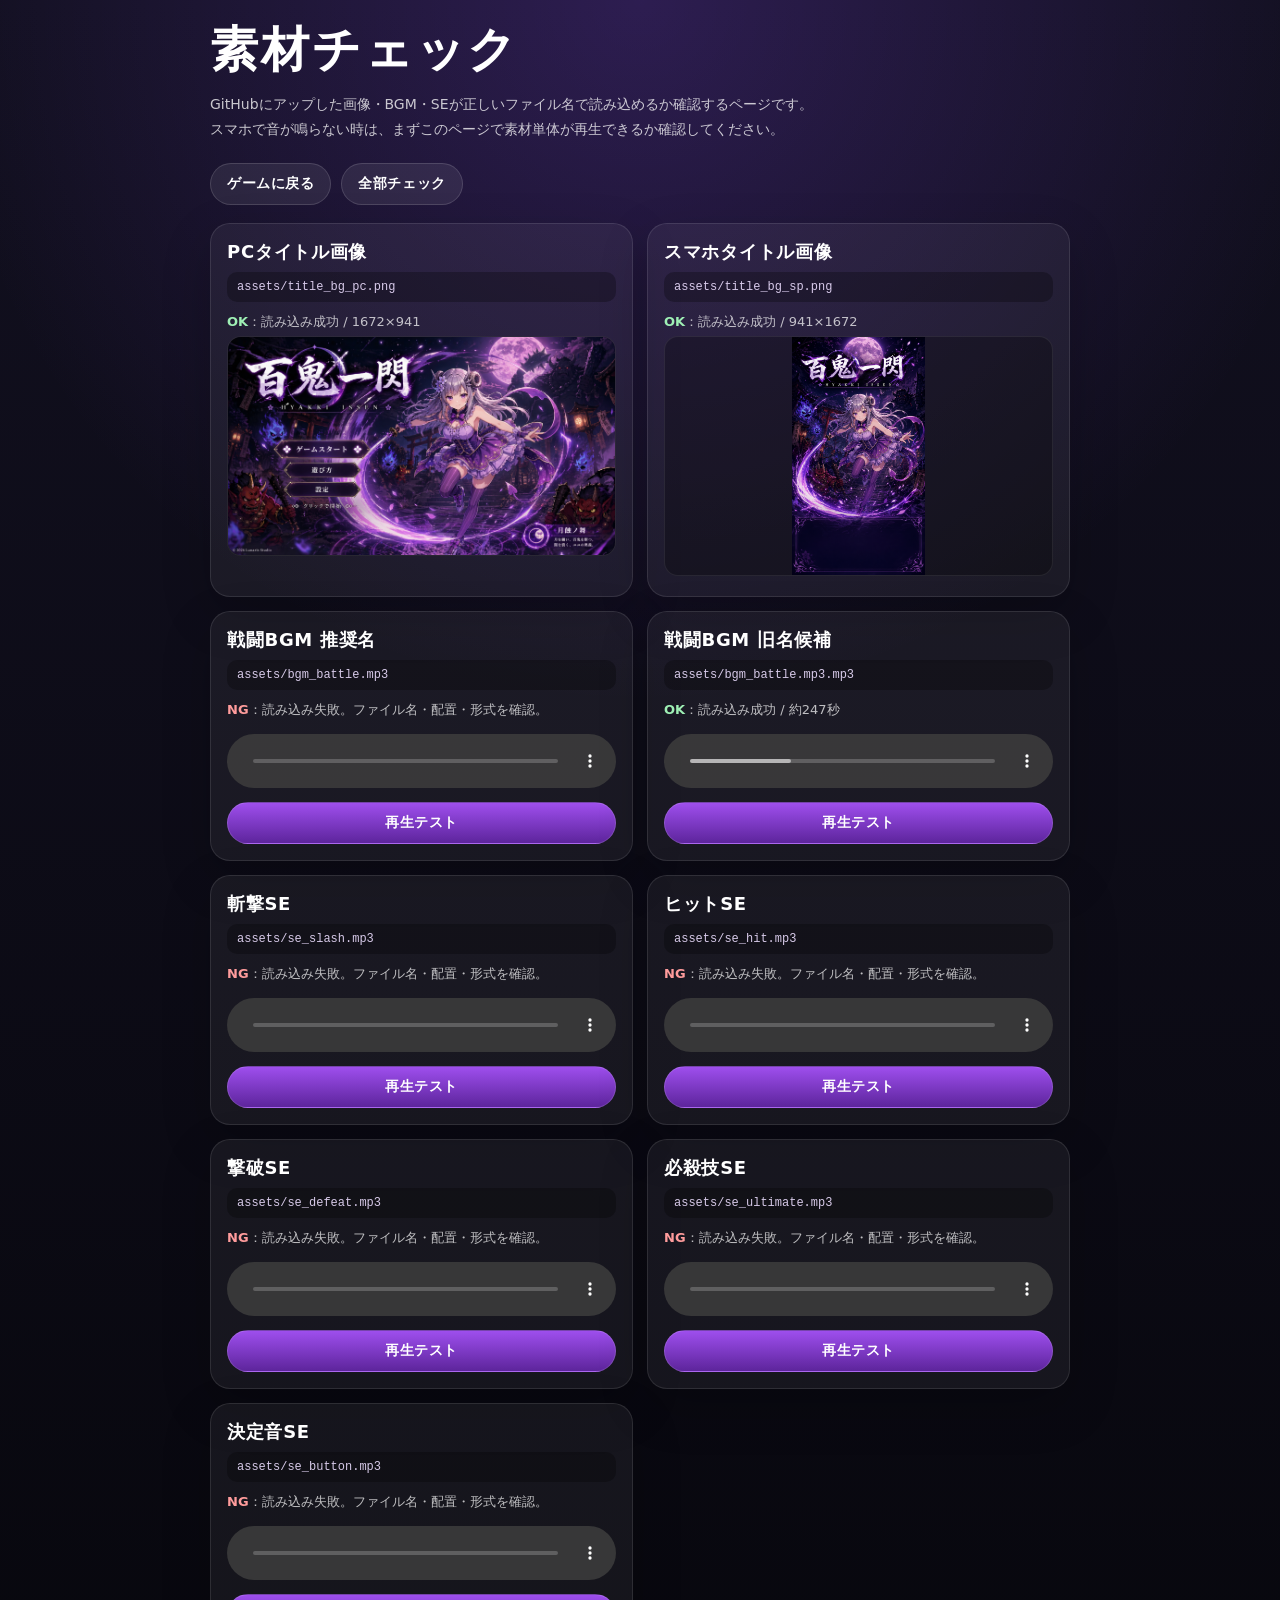
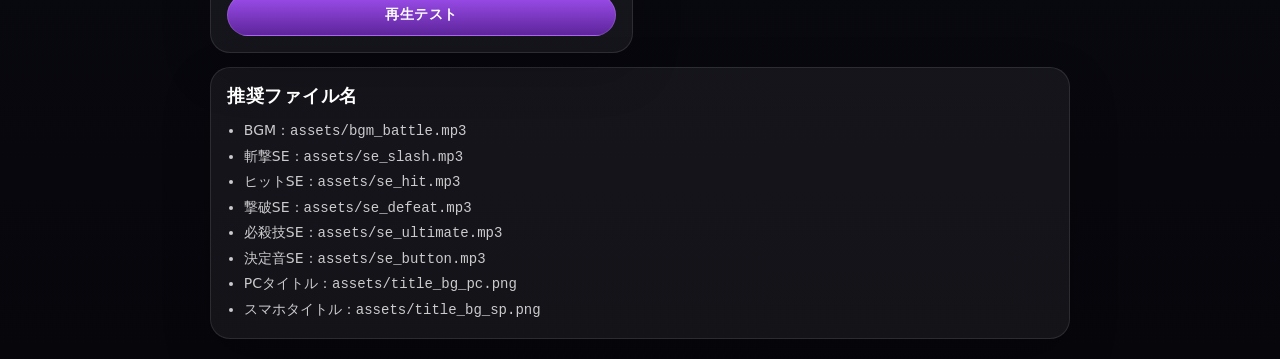
==== asset_test.html @ 93199bdc "Add asset test page" ====
<!DOCTYPE html>
<html lang="ja">
<head>
  <meta charset="UTF-8" />
  <meta name="viewport" content="width=device-width, initial-scale=1.0" />
  <title>百鬼一閃 素材チェック</title>
  <style>
    :root {
      color-scheme: dark;
    }

    * {
      box-sizing: border-box;
    }

    body {
      margin: 0;
      min-height: 100vh;
      background:
        radial-gradient(circle at 50% 0%, rgba(142, 76, 255, 0.22), rgba(0, 0, 0, 0) 34%),
        linear-gradient(180deg, #121020, #06060b);
      color: #fff;
      font-family: system-ui, -apple-system, BlinkMacSystemFont, "Segoe UI", sans-serif;
      padding: max(18px, env(safe-area-inset-top)) 14px max(28px, env(safe-area-inset-bottom));
    }

    main {
      width: min(100%, 860px);
      margin: 0 auto;
    }

    h1 {
      margin: 0;
      font-size: clamp(28px, 8vw, 48px);
      letter-spacing: 0.06em;
    }

    .lead {
      margin: 10px 0 22px;
      color: rgba(255, 255, 255, 0.76);
      line-height: 1.75;
      font-size: 14px;
    }

    .nav {
      display: flex;
      gap: 10px;
      flex-wrap: wrap;
      margin-bottom: 18px;
    }

    a,
    button {
      -webkit-tap-highlight-color: transparent;
    }

    .linkBtn,
    .testBtn {
      display: inline-flex;
      align-items: center;
      justify-content: center;
      min-height: 42px;
      padding: 0 16px;
      border-radius: 999px;
      border: 1px solid rgba(255, 255, 255, 0.14);
      background: rgba(255, 255, 255, 0.08);
      color: white;
      text-decoration: none;
      font-weight: 900;
      letter-spacing: 0.04em;
      font-size: 14px;
    }

    .testBtn {
      width: 100%;
      margin-top: 10px;
      background: linear-gradient(180deg, rgba(170, 84, 255, 0.92), rgba(98, 38, 164, 0.94));
    }

    .grid {
      display: grid;
      grid-template-columns: repeat(2, minmax(0, 1fr));
      gap: 14px;
    }

    .card {
      border-radius: 20px;
      border: 1px solid rgba(255, 255, 255, 0.10);
      background: rgba(255, 255, 255, 0.055);
      padding: 16px;
      box-shadow: 0 18px 50px rgba(0, 0, 0, 0.20);
    }

    .card h2 {
      margin: 0 0 8px;
      font-size: 18px;
      letter-spacing: 0.04em;
    }

    .path {
      display: block;
      margin: 8px 0 10px;
      padding: 8px 10px;
      border-radius: 10px;
      background: rgba(0, 0, 0, 0.28);
      color: rgba(236, 222, 255, 0.9);
      font-family: ui-monospace, SFMono-Regular, Menlo, Consolas, monospace;
      font-size: 12px;
      word-break: break-all;
    }

    .status {
      min-height: 24px;
      font-size: 13px;
      line-height: 1.6;
      color: rgba(255, 255, 255, 0.72);
    }

    .ok {
      color: #9ff0b5;
      font-weight: 800;
    }

    .ng {
      color: #ff9c9c;
      font-weight: 800;
    }

    .preview {
      width: 100%;
      max-height: 240px;
      object-fit: contain;
      border-radius: 14px;
      background: rgba(0, 0, 0, 0.28);
      border: 1px solid rgba(255, 255, 255, 0.08);
    }

    audio {
      width: 100%;
      margin-top: 10px;
    }

    .full {
      grid-column: 1 / -1;
    }

    ul {
      margin: 10px 0 0;
      padding-left: 1.2em;
      color: rgba(255, 255, 255, 0.78);
      line-height: 1.75;
      font-size: 14px;
    }

    @media (max-width: 720px) {
      .grid {
        grid-template-columns: 1fr;
      }
    }
  </style>
</head>
<body>
  <main>
    <h1>素材チェック</h1>
    <p class="lead">
      GitHubにアップした画像・BGM・SEが正しいファイル名で読み込めるか確認するページです。<br>
      スマホで音が鳴らない時は、まずこのページで素材単体が再生できるか確認してください。
    </p>

    <div class="nav">
      <a class="linkBtn" href="./">ゲームに戻る</a>
      <button class="linkBtn" id="checkAllBtn" type="button">全部チェック</button>
    </div>

    <section class="grid" id="grid"></section>

    <section class="card full" style="margin-top: 14px;">
      <h2>推奨ファイル名</h2>
      <ul>
        <li>BGM：<code>assets/bgm_battle.mp3</code></li>
        <li>斬撃SE：<code>assets/se_slash.mp3</code></li>
        <li>ヒットSE：<code>assets/se_hit.mp3</code></li>
        <li>撃破SE：<code>assets/se_defeat.mp3</code></li>
        <li>必殺技SE：<code>assets/se_ultimate.mp3</code></li>
        <li>決定音SE：<code>assets/se_button.mp3</code></li>
        <li>PCタイトル：<code>assets/title_bg_pc.png</code></li>
        <li>スマホタイトル：<code>assets/title_bg_sp.png</code></li>
      </ul>
    </section>
  </main>

  <script>
    const assets = [
      { type: 'image', name: 'PCタイトル画像', path: 'assets/title_bg_pc.png' },
      { type: 'image', name: 'スマホタイトル画像', path: 'assets/title_bg_sp.png' },
      { type: 'audio', name: '戦闘BGM 推奨名', path: 'assets/bgm_battle.mp3' },
      { type: 'audio', name: '戦闘BGM 旧名候補', path: 'assets/bgm_battle.mp3.mp3' },
      { type: 'audio', name: '斬撃SE', path: 'assets/se_slash.mp3' },
      { type: 'audio', name: 'ヒットSE', path: 'assets/se_hit.mp3' },
      { type: 'audio', name: '撃破SE', path: 'assets/se_defeat.mp3' },
      { type: 'audio', name: '必殺技SE', path: 'assets/se_ultimate.mp3' },
      { type: 'audio', name: '決定音SE', path: 'assets/se_button.mp3' }
    ];

    const grid = document.getElementById('grid');

    function cacheBust(path) {
      return `${path}?v=${Date.now()}`;
    }

    function makeCard(asset) {
      const card = document.createElement('article');
      card.className = 'card';
      card.innerHTML = `
        <h2>${asset.name}</h2>
        <code class="path">${asset.path}</code>
        <div class="status">未チェック</div>
      `;

      const status = card.querySelector('.status');

      if (asset.type === 'image') {
        const img = document.createElement('img');
        img.className = 'preview';
        img.alt = asset.name;
        img.loading = 'lazy';
        img.addEventListener('load', () => {
          status.innerHTML = `<span class="ok">OK</span>：読み込み成功 / ${img.naturalWidth}×${img.naturalHeight}`;
        });
        img.addEventListener('error', () => {
          status.innerHTML = `<span class="ng">NG</span>：読み込み失敗。ファイル名か配置を確認。`;
        });
        img.src = cacheBust(asset.path);
        card.appendChild(img);
      }

      if (asset.type === 'audio') {
        const audio = document.createElement('audio');
        audio.controls = true;
        audio.preload = 'metadata';
        audio.src = cacheBust(asset.path);

        audio.addEventListener('loadedmetadata', () => {
          const sec = Number.isFinite(audio.duration) ? Math.round(audio.duration) : '?';
          status.innerHTML = `<span class="ok">OK</span>：読み込み成功 / 約${sec}秒`;
        });
        audio.addEventListener('error', () => {
          status.innerHTML = `<span class="ng">NG</span>：読み込み失敗。ファイル名・配置・形式を確認。`;
        });

        const btn = document.createElement('button');
        btn.className = 'testBtn';
        btn.type = 'button';
        btn.textContent = '再生テスト';
        btn.addEventListener('click', async () => {
          try {
            audio.currentTime = 0;
            audio.volume = 0.65;
            await audio.play();
            status.innerHTML = `<span class="ok">再生中</span>：この素材は鳴っています。`;
          } catch (e) {
            status.innerHTML = `<span class="ng">再生失敗</span>：${e.name || 'Error'} / ${e.message || 'no message'}`;
          }
        });

        card.appendChild(audio);
        card.appendChild(btn);
      }

      return card;
    }

    for (const asset of assets) {
      grid.appendChild(makeCard(asset));
    }

    document.getElementById('checkAllBtn').addEventListener('click', () => {
      location.reload();
    });
  </script>
</body>
</html>
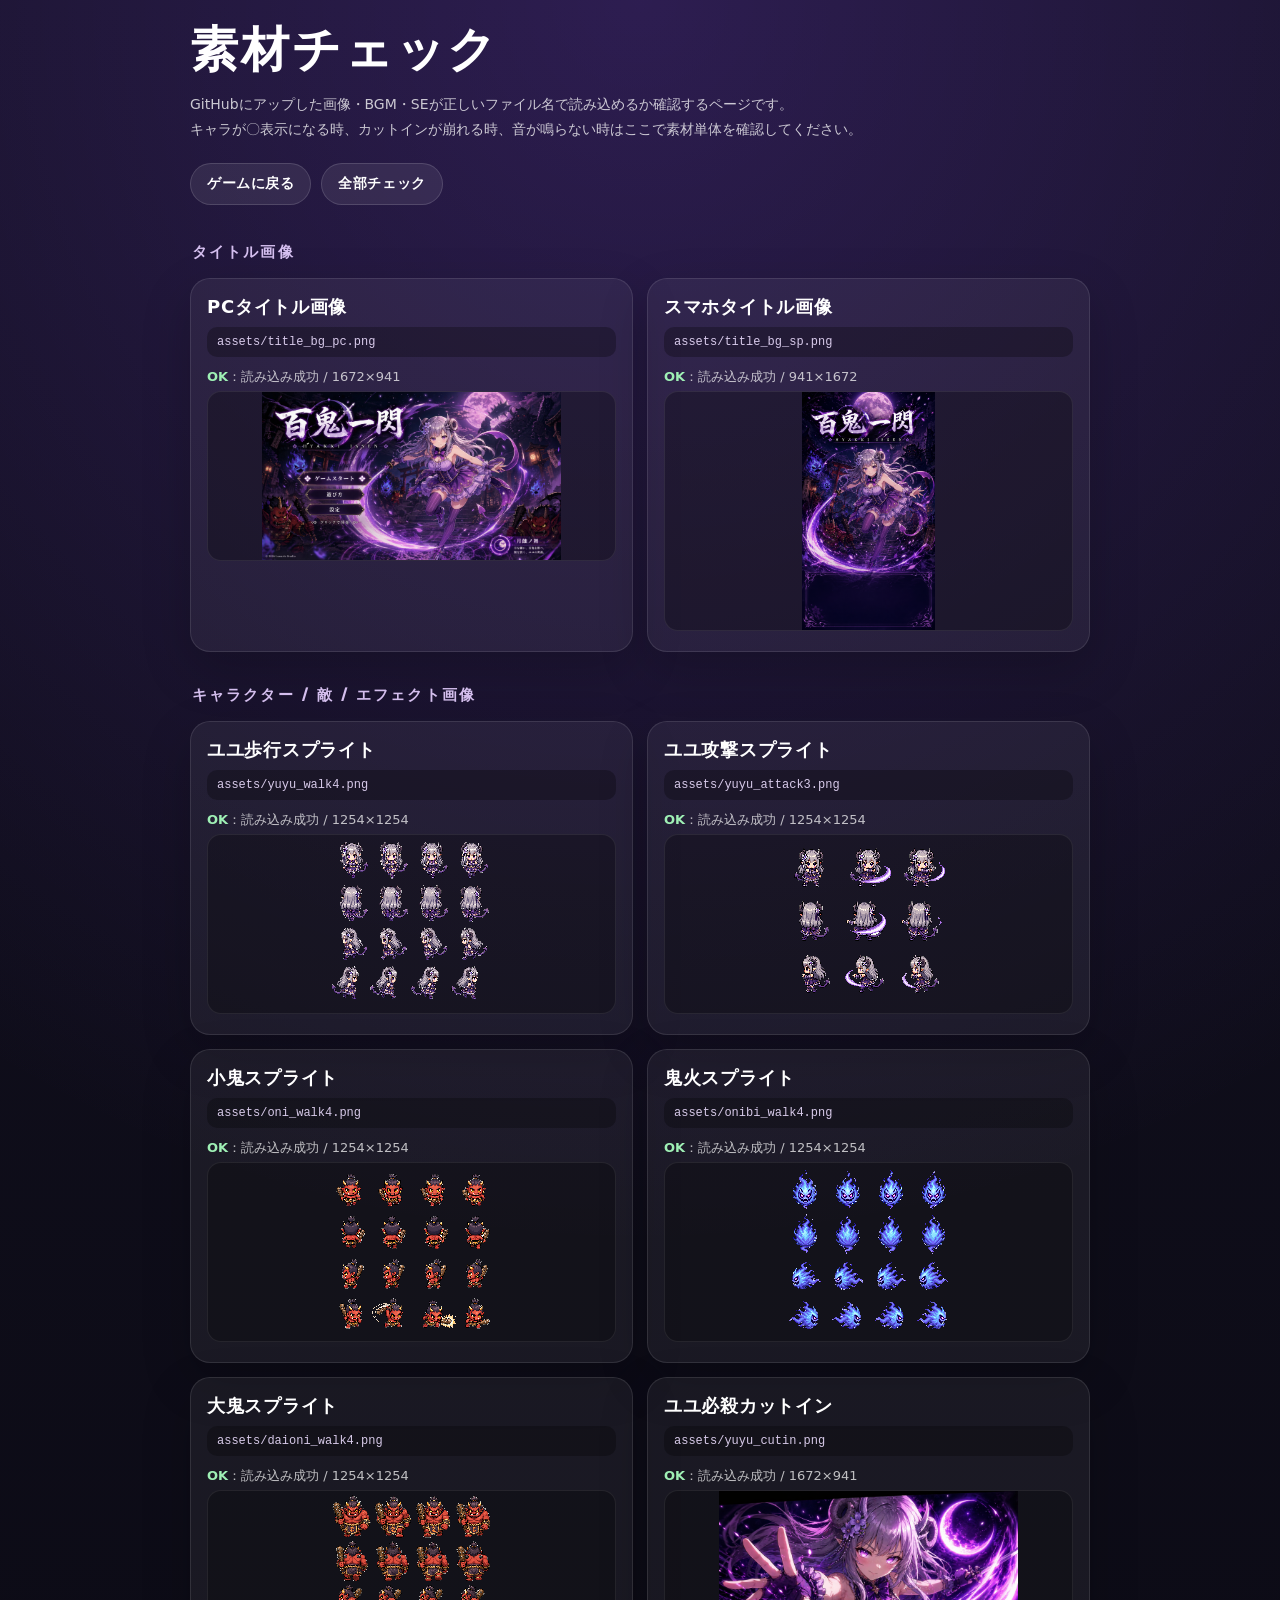
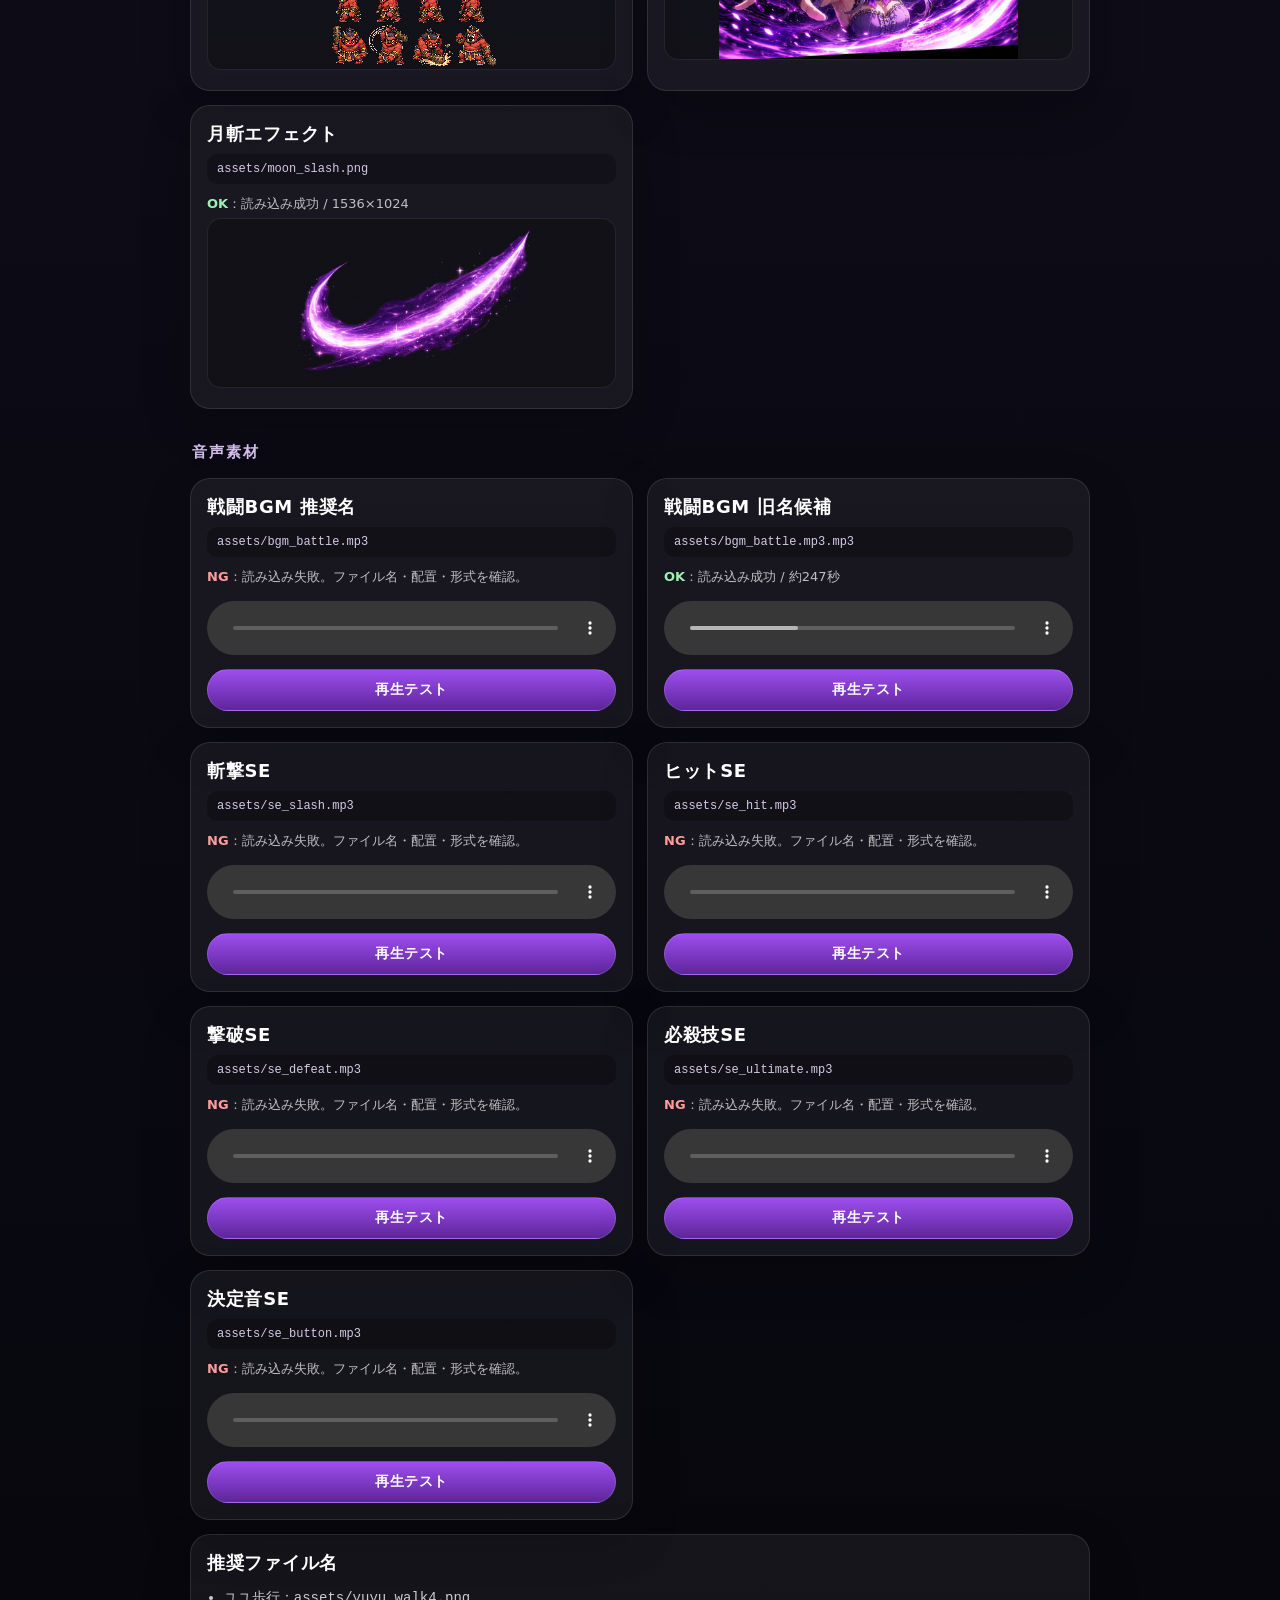
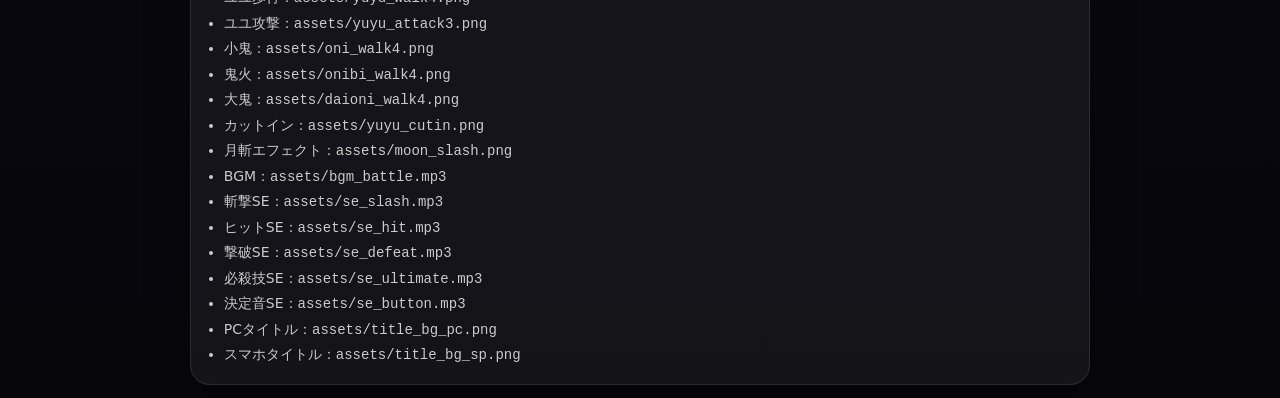
==== commit 677546a9: "Add character asset checks" ====
--- a/asset_test.html
+++ b/asset_test.html
@@ -25,7 +25,7 @@
     }
 
     main {
-      width: min(100%, 860px);
+      width: min(100%, 900px);
       margin: 0 auto;
     }
 
@@ -77,6 +77,16 @@
       background: linear-gradient(180deg, rgba(170, 84, 255, 0.92), rgba(98, 38, 164, 0.94));
     }
 
+    .sectionTitle {
+      grid-column: 1 / -1;
+      margin: 10px 0 0;
+      padding: 10px 2px 2px;
+      color: rgba(229, 206, 255, 0.92);
+      font-size: 15px;
+      font-weight: 1000;
+      letter-spacing: 0.14em;
+    }
+
     .grid {
       display: grid;
       grid-template-columns: repeat(2, minmax(0, 1fr));
@@ -135,6 +145,15 @@
       border: 1px solid rgba(255, 255, 255, 0.08);
     }
 
+    .preview.sprite {
+      max-height: 180px;
+      image-rendering: pixelated;
+    }
+
+    .preview.wide {
+      max-height: 170px;
+    }
+
     audio {
       width: 100%;
       margin-top: 10px;
@@ -164,7 +183,7 @@
     <h1>素材チェック</h1>
     <p class="lead">
       GitHubにアップした画像・BGM・SEが正しいファイル名で読み込めるか確認するページです。<br>
-      スマホで音が鳴らない時は、まずこのページで素材単体が再生できるか確認してください。
+      キャラが〇表示になる時、カットインが崩れる時、音が鳴らない時はここで素材単体を確認してください。
     </p>
 
     <div class="nav">
@@ -177,6 +196,13 @@
     <section class="card full" style="margin-top: 14px;">
       <h2>推奨ファイル名</h2>
       <ul>
+        <li>ユユ歩行：<code>assets/yuyu_walk4.png</code></li>
+        <li>ユユ攻撃：<code>assets/yuyu_attack3.png</code></li>
+        <li>小鬼：<code>assets/oni_walk4.png</code></li>
+        <li>鬼火：<code>assets/onibi_walk4.png</code></li>
+        <li>大鬼：<code>assets/daioni_walk4.png</code></li>
+        <li>カットイン：<code>assets/yuyu_cutin.png</code></li>
+        <li>月斬エフェクト：<code>assets/moon_slash.png</code></li>
         <li>BGM：<code>assets/bgm_battle.mp3</code></li>
         <li>斬撃SE：<code>assets/se_slash.mp3</code></li>
         <li>ヒットSE：<code>assets/se_hit.mp3</code></li>
@@ -191,8 +217,20 @@
 
   <script>
     const assets = [
-      { type: 'image', name: 'PCタイトル画像', path: 'assets/title_bg_pc.png' },
+      { heading: 'タイトル画像' },
+      { type: 'image', name: 'PCタイトル画像', path: 'assets/title_bg_pc.png', className: 'wide' },
       { type: 'image', name: 'スマホタイトル画像', path: 'assets/title_bg_sp.png' },
+
+      { heading: 'キャラクター / 敵 / エフェクト画像' },
+      { type: 'image', name: 'ユユ歩行スプライト', path: 'assets/yuyu_walk4.png', className: 'sprite' },
+      { type: 'image', name: 'ユユ攻撃スプライト', path: 'assets/yuyu_attack3.png', className: 'sprite' },
+      { type: 'image', name: '小鬼スプライト', path: 'assets/oni_walk4.png', className: 'sprite' },
+      { type: 'image', name: '鬼火スプライト', path: 'assets/onibi_walk4.png', className: 'sprite' },
+      { type: 'image', name: '大鬼スプライト', path: 'assets/daioni_walk4.png', className: 'sprite' },
+      { type: 'image', name: 'ユユ必殺カットイン', path: 'assets/yuyu_cutin.png', className: 'wide' },
+      { type: 'image', name: '月斬エフェクト', path: 'assets/moon_slash.png', className: 'wide' },
+
+      { heading: '音声素材' },
       { type: 'audio', name: '戦闘BGM 推奨名', path: 'assets/bgm_battle.mp3' },
       { type: 'audio', name: '戦闘BGM 旧名候補', path: 'assets/bgm_battle.mp3.mp3' },
       { type: 'audio', name: '斬撃SE', path: 'assets/se_slash.mp3' },
@@ -208,6 +246,13 @@
       return `${path}?v=${Date.now()}`;
     }
 
+    function makeHeading(text) {
+      const h = document.createElement('div');
+      h.className = 'sectionTitle';
+      h.textContent = text;
+      return h;
+    }
+
     function makeCard(asset) {
       const card = document.createElement('article');
       card.className = 'card';
@@ -221,7 +266,7 @@
 
       if (asset.type === 'image') {
         const img = document.createElement('img');
-        img.className = 'preview';
+        img.className = `preview ${asset.className || ''}`.trim();
         img.alt = asset.name;
         img.loading = 'lazy';
         img.addEventListener('load', () => {
@@ -271,7 +316,8 @@
     }
 
     for (const asset of assets) {
-      grid.appendChild(makeCard(asset));
+      if (asset.heading) grid.appendChild(makeHeading(asset.heading));
+      else grid.appendChild(makeCard(asset));
     }
 
     document.getElementById('checkAllBtn').addEventListener('click', () => {
